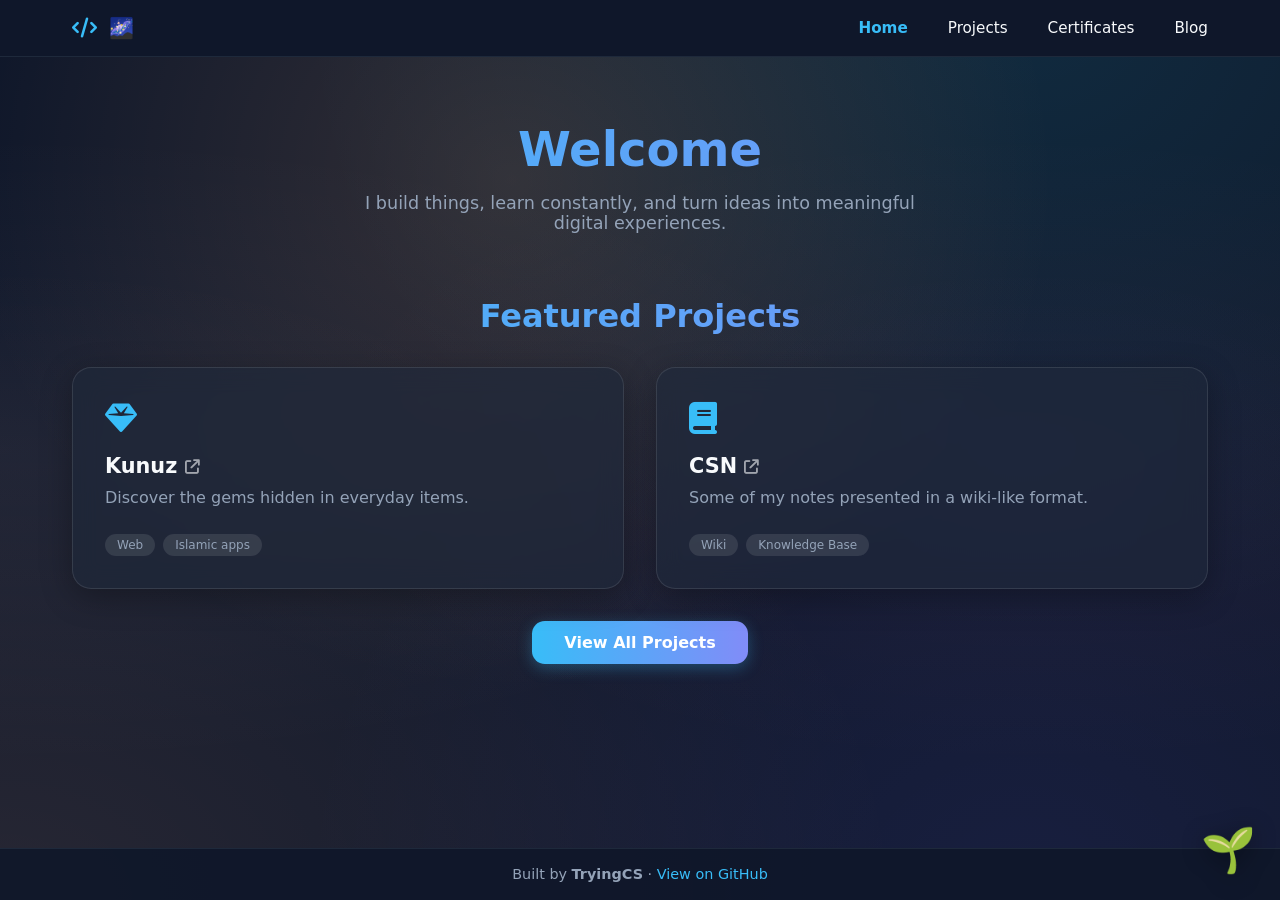
==== index.html @ 49ac0bf8 "Update GitHub link text in footer" ====
<!DOCTYPE html>
<html lang="en">
<head>
    <meta charset="UTF-8">
    <meta name="viewport" content="width=device-width, initial-scale=1.0">
    <title>Kissou's space</title>
    <link rel="stylesheet" href="https://cdnjs.cloudflare.com/ajax/libs/font-awesome/6.5.1/css/all.min.css">
    <link rel="stylesheet" href="css/style.css">
</head>
<body>
    <nav class="navbar">
        <div class="nav-container">
            <div class="nav-logo">
                <i class="fa-solid fa-code"></i>
                <span>🌌</span>
            </div>
            <ul class="nav-menu">
                <li class="nav-item"><a href="index.html" class="nav-link active">Home</a></li>
                <li class="nav-item"><a href="pages/projects.html" class="nav-link">Projects</a></li>
                <li class="nav-item"><a href="pages/certificates.html" class="nav-link">Certificates</a></li>
                <li class="nav-item"><a href="pages/blog.html" class="nav-link">Blog</a></li>
            </ul>
            <div class="hamburger" aria-label="Toggle menu">
                <span></span>
                <span></span>
                <span></span>
            </div>
        </div>
    </nav>

    <main class="container">
        <section class="hero">
            <h1>Welcome</h1>
            <p class="subtitle">I build things, learn constantly, and turn ideas into meaningful digital experiences.</p>
        </section>

        <section class="featured-section">
            <h2>Featured Projects</h2>
            <div class="grid">
                <div class="card">
                    <div class="card-icon"><i class="fa-solid fa-gem"></i></div>
                    <a href="https://tryingcs.github.io/kunuz/">
                        Kunuz <i class="fa-solid fa-arrow-up-right-from-square" style="font-size: 0.9rem; vertical-align: middle; opacity: 0.6;"></i>
                    </a>
                    <p>Discover the gems hidden in everyday items.</p>
                    <div class="tags">
                        <span class="tag">Web</span>
                        <span class="tag">Islamic apps</span>
                    </div>
                </div>

                <div class="card">
                    <div class="card-icon"><i class="fa-solid fa-book"></i></div>
                    <a href="https://computer-science-notes.vercel.app/">
                        CSN <i class="fa-solid fa-arrow-up-right-from-square" style="font-size: 0.9rem; vertical-align: middle; opacity: 0.6;"></i>
                    </a>
                    <p>Some of my notes presented in a wiki-like format.</p>
                    <div class="tags">
                        <span class="tag">Wiki</span>
                        <span class="tag">Knowledge Base</span>
                    </div>
                </div>
            </div>

            <div style="text-align: center; margin-top: 2rem;">
                <a href="pages/projects.html" class="cta-button">View All Projects</a>
            </div>
        </section>
    </main>

    <footer class="site-footer">
        <p>
            Built by <strong>TryingCS</strong> ·
            <a href="https://github.com/TryingCS/TryingCS.github.io" target="_blank" rel="noreferrer">View on GitHub</a>
        </p>
    </footer>

    <img id="watering-can" src="assets/watering-can.png" alt="">
    <div id="plant-wrap" title="Water the plant"><span id="plant">🌱</span></div>
    <div id="water-popup"></div>

    <script src="js/plant.js"></script>
    <script src="js/navbar.js"></script>
</body>
</html>
---- css/style.css ----
:root {
    --bg: #0f172a;
    --card-bg: rgba(30, 41, 59, 0.6);
    --text-main: #f8fafc;
    --text-sub: #94a3b8;
    --accent: #38bdf8;
    --navbar-bg: #0f172a;
    --navbar-border: #1e293b;
}

* {
    margin: 0;
    padding: 0;
    box-sizing: border-box;
}

body {
    font-family: system-ui, -apple-system, sans-serif;
    background: var(--bg);
    background-image: radial-gradient(at 40% 20%, hsla(28,100%,74%,0.15) 0px, transparent 50%),
                      radial-gradient(at 80% 0%, hsla(189,100%,56%,0.1) 0px, transparent 50%),
                      radial-gradient(at 0% 50%, hsla(355,100%,93%,0.05) 0px, transparent 50%),
                      radial-gradient(at 80% 50%, hsla(340,100%,76%,0.05) 0px, transparent 50%),
                      radial-gradient(at 0% 100%, hsla(22,100%,77%,0.1) 0px, transparent 50%),
                      radial-gradient(at 80% 100%, hsla(242,100%,70%,0.1) 0px, transparent 50%);
    color: var(--text-main);
    min-height: 100vh;
    display: flex;
    flex-direction: column;
}

.navbar {
    background: var(--navbar-bg);
    border-bottom: 1px solid var(--navbar-border);
    position: sticky;
    top: 0;
    z-index: 1000;
}

.nav-container {
    max-width: 1200px;
    margin: 0 auto;
    padding: 1rem 2rem;
    display: flex;
    justify-content: space-between;
    align-items: center;
    width: 100%;
}

.nav-logo {
    display: flex;
    align-items: center;
    gap: 0.75rem;
    font-size: 1.25rem;
    font-weight: 700;
    color: var(--accent);
    cursor: pointer;
    text-decoration: none;
}

.nav-menu {
    display: flex;
    flex-direction: row;
    list-style: none;
    gap: 2.5rem;
    align-items: center;
    justify-content: flex-end;
    margin-left: auto;
}

.nav-item {
    display: inline-flex;
    align-items: center;
}

.nav-item a {
    color: var(--text-main);
    text-decoration: none;
    font-weight: 500;
    font-size: 0.95rem;
    transition: color 0.25s ease;
    white-space: nowrap;
}

.nav-item a:hover {
    color: var(--accent);
}

.nav-item a.active {
    color: var(--accent);
    font-weight: 600;
}

.hamburger {
    display: none;
    flex-direction: column;
    cursor: pointer;
    gap: 0.35rem;
    margin-left: 1rem;
}

.hamburger span {
    width: 25px;
    height: 2px;
    background: var(--text-main);
    border-radius: 2px;
    transition: all 0.3s ease;
}

.hamburger.active span:nth-child(1) {
    transform: rotate(45deg) translate(8px, 8px);
}

.hamburger.active span:nth-child(2) {
    opacity: 0;
}

.hamburger.active span:nth-child(3) {
    transform: rotate(-45deg) translate(7px, -7px);
}

.container {
    flex: 1;
    max-width: 1200px;
    width: 100%;
    margin: 0 auto;
    padding: 4rem 2rem;
}

.hero {
    text-align: center;
    margin-bottom: 4rem;
}

.hero h1 {
    font-size: 3rem;
    font-weight: 800;
    margin-bottom: 1rem;
    background: linear-gradient(to right, var(--accent), #818cf8);
    -webkit-background-clip: text;
    -webkit-text-fill-color: transparent;
    background-clip: text;
}

.subtitle {
    font-size: 1.1rem;
    color: var(--text-sub);
    max-width: 600px;
    margin: 0 auto;
}

.featured-section {
    margin-bottom: 4rem;
}

.featured-section h2 {
    font-size: 2rem;
    font-weight: 700;
    margin-bottom: 2rem;
    text-align: center;
    background: linear-gradient(to right, var(--accent), #818cf8);
    -webkit-background-clip: text;
    -webkit-text-fill-color: transparent;
    background-clip: text;
}

.grid {
    display: grid;
    grid-template-columns: repeat(auto-fit, minmax(280px, 1fr));
    gap: 2rem;
    width: 100%;
    margin-bottom: 2rem;
}

.card {
    background: var(--card-bg);
    backdrop-filter: blur(12px);
    -webkit-backdrop-filter: blur(12px);
    padding: 2rem;
    border-radius: 1.2rem;
    border: 1px solid rgba(255, 255, 255, 0.1);
    box-shadow: 0 8px 32px 0 rgba(0, 0, 0, 0.3);
    transition: transform 0.3s ease, box-shadow 0.3s ease, border-color 0.3s ease;
    text-align: left;
    position: relative;
}

.card:hover {
    transform: translateY(-8px);
    box-shadow: 0 12px 40px 0 rgba(56, 189, 248, 0.15);
    border-color: rgba(56, 189, 248, 0.3);
}

.card-icon {
    font-size: 2rem;
    color: var(--accent);
    margin-bottom: 1rem;
}

.card a {
    text-decoration: none;
    color: var(--text-main);
    font-weight: 600;
    font-size: 1.3rem;
    display: block;
    margin-bottom: 0.5rem;
    transition: color 0.2s;
}

.card a:hover {
    color: var(--accent);
}

.card p {
    color: var(--text-sub);
    margin: 0.5rem 0;
    line-height: 1.5;
}

.tags {
    margin-top: 1.5rem;
    display: flex;
    gap: 0.5rem;
    flex-wrap: wrap;
}

.tag {
    background: rgba(255, 255, 255, 0.1);
    color: var(--text-sub);
    padding: 0.25rem 0.75rem;
    border-radius: 999px;
    font-size: 0.75rem;
    font-weight: 500;
}

.cta-button {
    display: inline-block;
    padding: 0.75rem 2rem;
    background: linear-gradient(to right, var(--accent), #818cf8);
    color: white;
    text-decoration: none;
    border-radius: 0.8rem;
    font-weight: 600;
    transition: transform 0.2s ease, box-shadow 0.2s ease;
    box-shadow: 0 4px 15px rgba(56, 189, 248, 0.3);
}

.cta-button:hover {
    transform: translateY(-2px);
    box-shadow: 0 6px 20px rgba(56, 189, 248, 0.4);
}

.site-footer {
    border-top: 1px solid var(--navbar-border);
    background: rgba(15, 23, 42, 0.9);
    padding: 1.1rem 1rem;
    text-align: center;
}

.site-footer p {
    color: var(--text-sub);
    font-size: 0.9rem;
}

.site-footer a {
    color: var(--accent);
    text-decoration: none;
}

.site-footer a:hover {
    text-decoration: underline;
}

#plant-wrap {
    position: fixed;
    bottom: 1.5rem;
    right: 1.5rem;
    z-index: 10;
    font-size: 2.75rem;
    cursor: pointer;
    user-select: none;
    transition: transform 0.2s;
    filter: drop-shadow(0 4px 12px rgba(0, 0, 0, 0.4));
}

#plant-wrap:hover {
    transform: scale(1.1);
}

#plant-wrap:active {
    transform: scale(0.92);
}

#water-popup {
    position: fixed;
    bottom: 6rem;
    right: 1.5rem;
    z-index: 10;
    background: var(--card-bg);
    backdrop-filter: blur(12px);
    border: 1px solid rgba(56, 189, 248, 0.3);
    border-radius: 0.8rem;
    padding: 0.6rem 1rem;
    font-size: 0.85rem;
    opacity: 0;
    pointer-events: none;
    transform: translateY(6px);
    transition: opacity 0.25s, transform 0.25s;
}

#water-popup.show {
    opacity: 1;
    transform: translateY(0);
}

#watering-can {
    position: fixed;
    right: 5.5rem;
    bottom: 5rem;
    width: 110px;
    z-index: 11;
    pointer-events: none;
    opacity: 0;
    transform: rotate(-10deg) translateY(14px);
    transform-origin: 50% 85%;
    transition: opacity 0.3s ease, transform 0.35s ease;
}

body.watering #watering-can {
    opacity: 1;
    transform: rotate(45deg) translateY(0);
}

.drop {
    position: fixed;
    z-index: 9;
    color: var(--accent);
    pointer-events: none;
    animation: fall 0.65s ease-in forwards;
}

@keyframes fall {
    to {
        transform: translate(12px, 60px);
        opacity: 0;
    }
}

.page-section {
    padding: 2rem;
    border-radius: 1.2rem;
    background: var(--card-bg);
    backdrop-filter: blur(12px);
    border: 1px solid rgba(255, 255, 255, 0.1);
    margin-bottom: 2rem;
}

.page-section h3 {
    color: var(--accent);
    font-size: 1.5rem;
    margin-bottom: 1rem;
}

.page-section p {
    color: var(--text-sub);
    line-height: 1.6;
    margin-bottom: 1rem;
}

@media (max-width: 768px) {
    .nav-menu {
        position: absolute;
        top: 70px;
        left: -100%;
        flex-direction: column;
        background: var(--navbar-bg);
        width: 100%;
        text-align: center;
        transition: 0.3s;
        padding: 2rem 0;
        gap: 0;
        border-bottom: 1px solid var(--navbar-border);
    }

    .nav-menu.active {
        left: 0;
    }

    .nav-item {
        display: block;
        width: 100%;
    }

    .nav-item a {
        display: block;
        padding: 1rem;
    }

    .hamburger {
        display: flex;
    }

    .hero h1 {
        font-size: 2rem;
    }

    .grid {
        grid-template-columns: 1fr;
    }

    .container {
        padding: 2rem 1rem;
    }

    #plant-wrap {
        bottom: 1rem;
        right: 1rem;
        font-size: 2rem;
    }

    #watering-can {
        right: 4.5rem;
        width: 80px;
    }

    #water-popup {
        bottom: 5rem;
        right: 1rem;
        font-size: 0.75rem;
    }
}
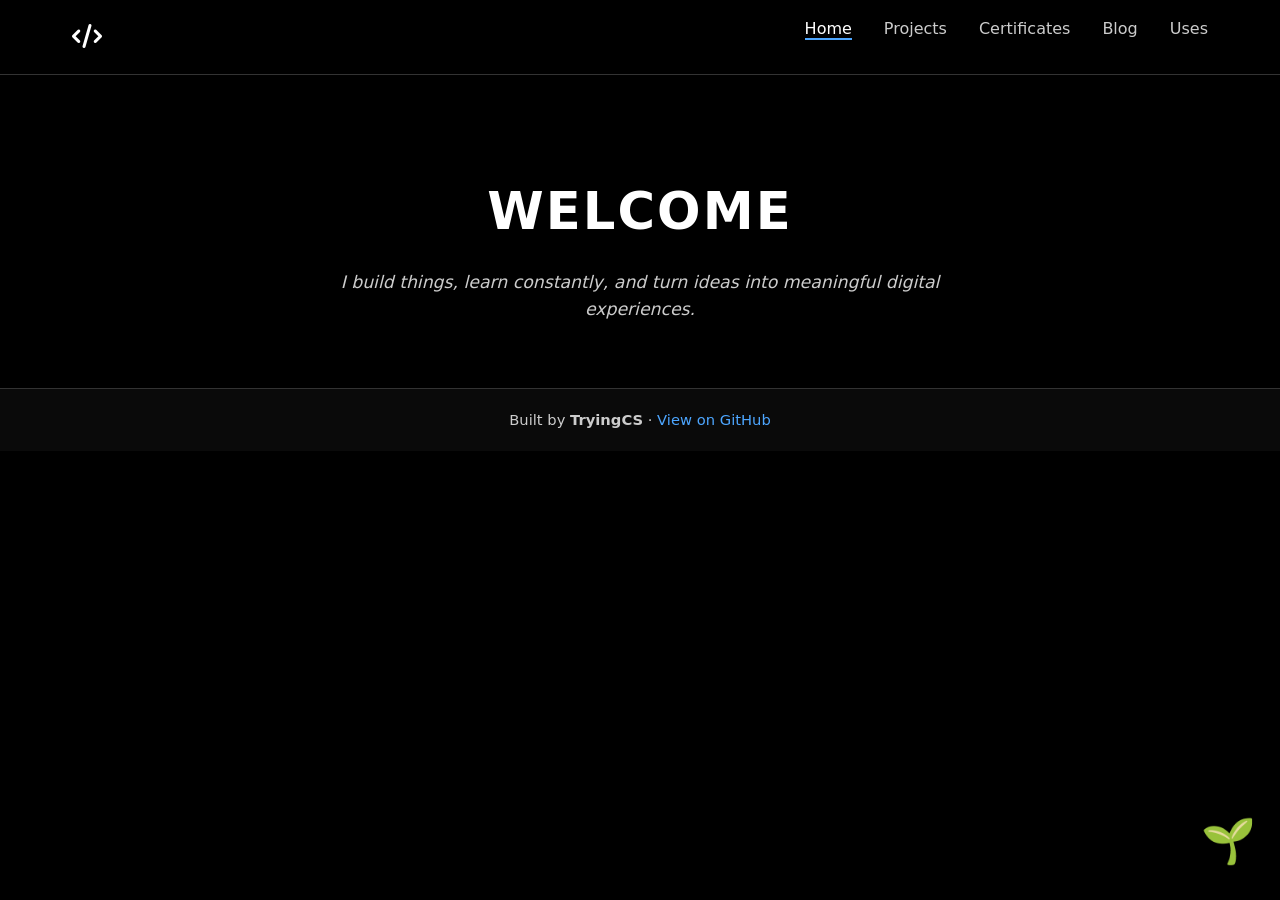
==== commit 132073fd: "stuff" ====
--- a/index.html
+++ b/index.html
@@ -12,13 +12,15 @@
         <div class="nav-container">
             <div class="nav-logo">
                 <i class="fa-solid fa-code"></i>
-                <span>🌌</span>
+                <span></span>
             </div>
             <ul class="nav-menu">
                 <li class="nav-item"><a href="index.html" class="nav-link active">Home</a></li>
                 <li class="nav-item"><a href="pages/projects.html" class="nav-link">Projects</a></li>
                 <li class="nav-item"><a href="pages/certificates.html" class="nav-link">Certificates</a></li>
                 <li class="nav-item"><a href="pages/blog.html" class="nav-link">Blog</a></li>
+                <li class="nav-item"><a href="uses.html" class="nav-link">Uses</a></li>
+
             </ul>
             <div class="hamburger" aria-label="Toggle menu">
                 <span></span>
@@ -32,40 +34,7 @@
         <section class="hero">
             <h1>Welcome</h1>
             <p class="subtitle">I build things, learn constantly, and turn ideas into meaningful digital experiences.</p>
-        </section>
-
-        <section class="featured-section">
-            <h2>Featured Projects</h2>
-            <div class="grid">
-                <div class="card">
-                    <div class="card-icon"><i class="fa-solid fa-gem"></i></div>
-                    <a href="https://tryingcs.github.io/kunuz/">
-                        Kunuz <i class="fa-solid fa-arrow-up-right-from-square" style="font-size: 0.9rem; vertical-align: middle; opacity: 0.6;"></i>
-                    </a>
-                    <p>Discover the gems hidden in everyday items.</p>
-                    <div class="tags">
-                        <span class="tag">Web</span>
-                        <span class="tag">Islamic apps</span>
-                    </div>
-                </div>
-
-                <div class="card">
-                    <div class="card-icon"><i class="fa-solid fa-book"></i></div>
-                    <a href="https://computer-science-notes.vercel.app/">
-                        CSN <i class="fa-solid fa-arrow-up-right-from-square" style="font-size: 0.9rem; vertical-align: middle; opacity: 0.6;"></i>
-                    </a>
-                    <p>Some of my notes presented in a wiki-like format.</p>
-                    <div class="tags">
-                        <span class="tag">Wiki</span>
-                        <span class="tag">Knowledge Base</span>
-                    </div>
-                </div>
-            </div>
-
-            <div style="text-align: center; margin-top: 2rem;">
-                <a href="pages/projects.html" class="cta-button">View All Projects</a>
-            </div>
-        </section>
+    
     </main>
 
     <footer class="site-footer">
--- a/css/style.css
+++ b/css/style.css
@@ -1,167 +1,90 @@
 :root {
-    --bg: #0f172a;
-    --card-bg: rgba(30, 41, 59, 0.6);
-    --text-main: #f8fafc;
-    --text-sub: #94a3b8;
-    --accent: #38bdf8;
-    --navbar-bg: #0f172a;
-    --navbar-border: #1e293b;
-}
-
-* {
-    margin: 0;
-    padding: 0;
-    box-sizing: border-box;
-}
+    --bg-main: #000000;
+    --text-main: #ffffff;
+    --text-sub: #cccccc;
+    --card-bg: #111111;
+    --navbar-border: #333333;
+    --accent: #4da6ff; /* Blue for links/accents */
+    --shadow: rgba(255, 255, 255, 0.05);
+}
+
+/* Base Reset */
+* { margin: 0; padding: 0; box-sizing: border-box; }
 
 body {
-    font-family: system-ui, -apple-system, sans-serif;
-    background: var(--bg);
-    background-image: radial-gradient(at 40% 20%, hsla(28,100%,74%,0.15) 0px, transparent 50%),
-                      radial-gradient(at 80% 0%, hsla(189,100%,56%,0.1) 0px, transparent 50%),
-                      radial-gradient(at 0% 50%, hsla(355,100%,93%,0.05) 0px, transparent 50%),
-                      radial-gradient(at 80% 50%, hsla(340,100%,76%,0.05) 0px, transparent 50%),
-                      radial-gradient(at 0% 100%, hsla(22,100%,77%,0.1) 0px, transparent 50%),
-                      radial-gradient(at 80% 100%, hsla(242,100%,70%,0.1) 0px, transparent 50%);
-    color: var(--text-main);
-    min-height: 100vh;
-    display: flex;
-    flex-direction: column;
-}
-
+    background-color: var(--bg-main);
+    color: var(--text-main);
+    font-family: system-ui, -apple-system, "Segoe UI", Roboto, sans-serif;
+    line-height: 1.6;
+}
+
+/* Typography & Links */
+h1, h2, h3, h4 { color: var(--text-main); margin: 2rem 0 1rem; }
+p, ul, ol { margin-bottom: 1rem; }
+ul { padding-left: 2rem; }
+
+a { color: var(--accent); text-decoration: none; transition: color 0.2s ease; }
+a:hover { color: #80c1ff; text-decoration: underline; }
+
+/* Navbar */
 .navbar {
-    background: var(--navbar-bg);
+    background-color: var(--bg-main);
     border-bottom: 1px solid var(--navbar-border);
+    padding: 1rem 0;
     position: sticky;
     top: 0;
-    z-index: 1000;
+    z-index: 100;
 }
 
 .nav-container {
     max-width: 1200px;
     margin: 0 auto;
-    padding: 1rem 2rem;
+    padding: 0 2rem;
     display: flex;
     justify-content: space-between;
     align-items: center;
-    width: 100%;
-}
-
-.nav-logo {
-    display: flex;
-    align-items: center;
-    gap: 0.75rem;
-    font-size: 1.25rem;
-    font-weight: 700;
-    color: var(--accent);
-    cursor: pointer;
-    text-decoration: none;
-}
-
-.nav-menu {
-    display: flex;
-    flex-direction: row;
-    list-style: none;
-    gap: 2.5rem;
-    align-items: center;
-    justify-content: flex-end;
-    margin-left: auto;
-}
-
-.nav-item {
-    display: inline-flex;
-    align-items: center;
-}
-
-.nav-item a {
-    color: var(--text-main);
-    text-decoration: none;
-    font-weight: 500;
-    font-size: 0.95rem;
-    transition: color 0.25s ease;
-    white-space: nowrap;
-}
-
-.nav-item a:hover {
-    color: var(--accent);
-}
-
-.nav-item a.active {
-    color: var(--accent);
-    font-weight: 600;
-}
-
-.hamburger {
-    display: none;
-    flex-direction: column;
-    cursor: pointer;
-    gap: 0.35rem;
-    margin-left: 1rem;
-}
-
-.hamburger span {
-    width: 25px;
-    height: 2px;
-    background: var(--text-main);
-    border-radius: 2px;
-    transition: all 0.3s ease;
-}
-
-.hamburger.active span:nth-child(1) {
-    transform: rotate(45deg) translate(8px, 8px);
-}
-
-.hamburger.active span:nth-child(2) {
-    opacity: 0;
-}
-
-.hamburger.active span:nth-child(3) {
-    transform: rotate(-45deg) translate(7px, -7px);
-}
-
-.container {
-    flex: 1;
-    max-width: 1200px;
-    width: 100%;
+}
+
+.nav-logo { font-size: 1.5rem; color: var(--text-main); }
+.nav-menu { display: flex; list-style: none; gap: 2rem; }
+.nav-link { color: var(--text-sub); font-weight: 500; }
+.nav-link:hover { color: var(--text-main); text-decoration: none; }
+.nav-link.active { color: var(--text-main); border-bottom: 2px solid var(--accent); }
+
+/* Hamburger */
+.hamburger { display: none; cursor: pointer; }
+.hamburger span { display: block; width: 25px; height: 3px; margin: 5px 0; background-color: var(--text-main); }
+
+/* Main Content */
+.container { max-width: 1000px; margin: 3rem auto; padding: 0 2rem; }
+
+/* --- PROJECTS & CARDS --- */
+.hero { text-align: center; margin-bottom: 4rem; padding-top: 1rem; }
+.hero h1 {
+    font-size: clamp(2.3rem, 4vw, 4rem);
+    font-weight: 700;
+    margin-bottom: 1rem;
+    color: var(--text-main);
+    letter-spacing: 0.04em;
+    text-transform: uppercase;
+}
+.subtitle {
+    font-size: 1.08rem;
+    color: var(--text-sub);
+    max-width: 700px;
     margin: 0 auto;
-    padding: 4rem 2rem;
-}
-
-.hero {
-    text-align: center;
-    margin-bottom: 4rem;
-}
-
-.hero h1 {
-    font-size: 3rem;
-    font-weight: 800;
-    margin-bottom: 1rem;
-    background: linear-gradient(to right, var(--accent), #818cf8);
-    -webkit-background-clip: text;
-    -webkit-text-fill-color: transparent;
-    background-clip: text;
-}
-
-.subtitle {
-    font-size: 1.1rem;
-    color: var(--text-sub);
-    max-width: 600px;
-    margin: 0 auto;
-}
-
-.featured-section {
-    margin-bottom: 4rem;
-}
-
+    font-style: italic;
+}
+
+.featured-section { margin-bottom: 4rem; }
 .featured-section h2 {
-    font-size: 2rem;
+    font-size: clamp(1.8rem, 3vw, 2.4rem);
     font-weight: 700;
     margin-bottom: 2rem;
     text-align: center;
-    background: linear-gradient(to right, var(--accent), #818cf8);
-    -webkit-background-clip: text;
-    -webkit-text-fill-color: transparent;
-    background-clip: text;
+    color: var(--text-main);
+    letter-spacing: 0.08em;
+    text-transform: uppercase;
 }
 
 .grid {
@@ -174,103 +97,74 @@
 
 .card {
     background: var(--card-bg);
-    backdrop-filter: blur(12px);
-    -webkit-backdrop-filter: blur(12px);
-    padding: 2rem;
-    border-radius: 1.2rem;
-    border: 1px solid rgba(255, 255, 255, 0.1);
-    box-shadow: 0 8px 32px 0 rgba(0, 0, 0, 0.3);
-    transition: transform 0.3s ease, box-shadow 0.3s ease, border-color 0.3s ease;
+    padding: 2rem 1.75rem;
+    border-radius: 0.9rem;
+    border: 1px solid var(--navbar-border);
+    box-shadow: 0 6px 18px var(--shadow);
+    transition: transform 0.2s ease, box-shadow 0.2s ease, border-color 0.2s ease;
     text-align: left;
     position: relative;
 }
 
 .card:hover {
-    transform: translateY(-8px);
-    box-shadow: 0 12px 40px 0 rgba(56, 189, 248, 0.15);
-    border-color: rgba(56, 189, 248, 0.3);
-}
-
-.card-icon {
-    font-size: 2rem;
-    color: var(--accent);
-    margin-bottom: 1rem;
-}
+    transform: translateY(-4px);
+    box-shadow: 0 10px 24px rgba(255, 255, 255, 0.08);
+    border-color: var(--accent);
+}
+
+.card-icon { font-size: 1.8rem; color: var(--accent); margin-bottom: 0.9rem; }
 
 .card a {
     text-decoration: none;
     color: var(--text-main);
-    font-weight: 600;
-    font-size: 1.3rem;
+    font-weight: 700;
+    font-size: 1.2rem;
     display: block;
     margin-bottom: 0.5rem;
     transition: color 0.2s;
 }
 
-.card a:hover {
-    color: var(--accent);
-}
-
-.card p {
+.card a:hover { color: var(--accent); }
+.card p { color: var(--text-sub); margin: 0.5rem 0 0; line-height: 1.55; }
+
+.tags { margin-top: 1.25rem; display: flex; gap: 0.5rem; flex-wrap: wrap; }
+.tag {
+    background: #222222;
     color: var(--text-sub);
-    margin: 0.5rem 0;
-    line-height: 1.5;
-}
-
-.tags {
-    margin-top: 1.5rem;
-    display: flex;
-    gap: 0.5rem;
-    flex-wrap: wrap;
-}
-
-.tag {
-    background: rgba(255, 255, 255, 0.1);
-    color: var(--text-sub);
-    padding: 0.25rem 0.75rem;
+    padding: 0.35rem 0.7rem;
     border-radius: 999px;
-    font-size: 0.75rem;
-    font-weight: 500;
+    font-size: 0.72rem;
+    font-weight: 600;
+    letter-spacing: 0.04em;
+    text-transform: uppercase;
+    border: 1px solid #444444;
+}
+
+.page-section {
+    background: var(--card-bg);
+    border: 1px solid var(--navbar-border);
+    border-radius: 0.9rem;
+    padding: 2rem;
+    text-align: center;
 }
 
 .cta-button {
     display: inline-block;
-    padding: 0.75rem 2rem;
-    background: linear-gradient(to right, var(--accent), #818cf8);
-    color: white;
+    padding: 0.8rem 1.8rem;
+    background: var(--accent);
+    color: #000000;
     text-decoration: none;
-    border-radius: 0.8rem;
-    font-weight: 600;
-    transition: transform 0.2s ease, box-shadow 0.2s ease;
-    box-shadow: 0 4px 15px rgba(56, 189, 248, 0.3);
-}
-
-.cta-button:hover {
-    transform: translateY(-2px);
-    box-shadow: 0 6px 20px rgba(56, 189, 248, 0.4);
-}
-
-.site-footer {
-    border-top: 1px solid var(--navbar-border);
-    background: rgba(15, 23, 42, 0.9);
-    padding: 1.1rem 1rem;
-    text-align: center;
-}
-
-.site-footer p {
-    color: var(--text-sub);
-    font-size: 0.9rem;
-}
-
-.site-footer a {
-    color: var(--accent);
-    text-decoration: none;
-}
-
-.site-footer a:hover {
-    text-decoration: underline;
-}
-
+    border-radius: 0.5rem;
+    font-weight: 700;
+    letter-spacing: 0.04em;
+    text-transform: uppercase;
+    border: 1px solid var(--accent);
+    transition: background-color 0.2s ease, transform 0.2s ease;
+}
+
+.cta-button:hover { background: #80c1ff; transform: translateY(-1px); }
+
+/* --- PLANT EASTER EGG --- */
 #plant-wrap {
     position: fixed;
     bottom: 1.5rem;
@@ -280,16 +174,9 @@
     cursor: pointer;
     user-select: none;
     transition: transform 0.2s;
-    filter: drop-shadow(0 4px 12px rgba(0, 0, 0, 0.4));
-}
-
-#plant-wrap:hover {
-    transform: scale(1.1);
-}
-
-#plant-wrap:active {
-    transform: scale(0.92);
-}
+}
+#plant-wrap:hover { transform: scale(1.05); }
+#plant-wrap:active { transform: scale(0.97); }
 
 #water-popup {
     position: fixed;
@@ -297,21 +184,19 @@
     right: 1.5rem;
     z-index: 10;
     background: var(--card-bg);
-    backdrop-filter: blur(12px);
-    border: 1px solid rgba(56, 189, 248, 0.3);
-    border-radius: 0.8rem;
-    padding: 0.6rem 1rem;
-    font-size: 0.85rem;
+    border: 1px solid var(--navbar-border);
+    border-radius: 0.6rem;
+    padding: 0.65rem 0.9rem;
+    font-size: 0.82rem;
     opacity: 0;
     pointer-events: none;
     transform: translateY(6px);
     transition: opacity 0.25s, transform 0.25s;
-}
-
-#water-popup.show {
-    opacity: 1;
-    transform: translateY(0);
-}
+    color: var(--text-main);
+    box-shadow: 0 8px 20px rgba(255,255,255,0.06);
+}
+
+#water-popup.show { opacity: 1; transform: translateY(0); }
 
 #watering-can {
     position: fixed;
@@ -324,6 +209,8 @@
     transform: rotate(-10deg) translateY(14px);
     transform-origin: 50% 85%;
     transition: opacity 0.3s ease, transform 0.35s ease;
+    /* Add a subtle white glow so the watering can doesn't disappear into the black background */
+    filter: drop-shadow(0 0 3px rgba(255, 255, 255, 0.8)); 
 }
 
 body.watering #watering-can {
@@ -340,92 +227,39 @@
 }
 
 @keyframes fall {
-    to {
-        transform: translate(12px, 60px);
-        opacity: 0;
-    }
-}
-
-.page-section {
-    padding: 2rem;
-    border-radius: 1.2rem;
-    background: var(--card-bg);
-    backdrop-filter: blur(12px);
-    border: 1px solid rgba(255, 255, 255, 0.1);
-    margin-bottom: 2rem;
-}
-
-.page-section h3 {
-    color: var(--accent);
-    font-size: 1.5rem;
-    margin-bottom: 1rem;
-}
-
-.page-section p {
-    color: var(--text-sub);
-    line-height: 1.6;
-    margin-bottom: 1rem;
-}
-
+    to { transform: translate(12px, 60px); opacity: 0; }
+}
+
+/* --- FOOTER --- */
+.site-footer {
+    border-top: 1px solid var(--navbar-border);
+    background: #0a0a0a;
+    padding: 1.2rem 1rem;
+    text-align: center;
+    margin-top: 4rem;
+}
+.site-footer p { color: var(--text-sub); font-size: 0.92rem; margin: 0; }
+.site-footer a { color: var(--accent); text-decoration: none; }
+.site-footer a:hover { text-decoration: underline; }
+
+/* --- MOBILE RESPONSIVENESS --- */
 @media (max-width: 768px) {
     .nav-menu {
-        position: absolute;
+        position: fixed;
+        left: -100%;
         top: 70px;
-        left: -100%;
         flex-direction: column;
-        background: var(--navbar-bg);
+        background-color: var(--bg-main);
         width: 100%;
         text-align: center;
         transition: 0.3s;
         padding: 2rem 0;
-        gap: 0;
         border-bottom: 1px solid var(--navbar-border);
     }
-
-    .nav-menu.active {
-        left: 0;
-    }
-
-    .nav-item {
-        display: block;
-        width: 100%;
-    }
-
-    .nav-item a {
-        display: block;
-        padding: 1rem;
-    }
-
-    .hamburger {
-        display: flex;
-    }
-
-    .hero h1 {
-        font-size: 2rem;
-    }
-
-    .grid {
-        grid-template-columns: 1fr;
-    }
-
-    .container {
-        padding: 2rem 1rem;
-    }
-
-    #plant-wrap {
-        bottom: 1rem;
-        right: 1rem;
-        font-size: 2rem;
-    }
-
-    #watering-can {
-        right: 4.5rem;
-        width: 80px;
-    }
-
-    #water-popup {
-        bottom: 5rem;
-        right: 1rem;
-        font-size: 0.75rem;
-    }
-}
+    .nav-menu.active { left: 0; }
+    .hamburger { display: block; }
+    
+    #watering-can { width: 80px; right: 4rem; bottom: 4rem; }
+    #plant-wrap { font-size: 2rem; right: 1rem; bottom: 1rem; }
+    #water-popup { bottom: 4.5rem; right: 1rem; }
+}
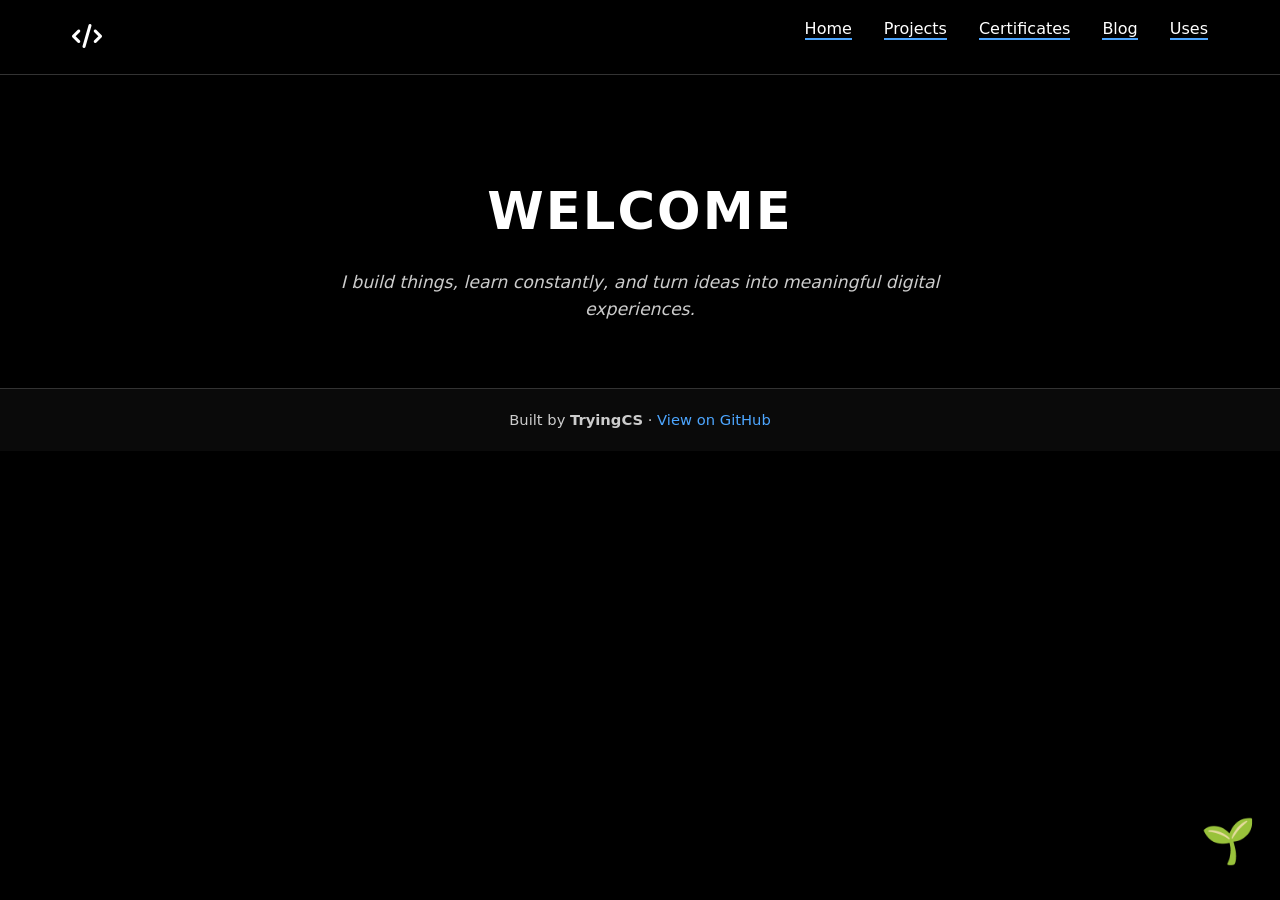
==== commit 470bd224: "cleaner urls" ====
--- a/index.html
+++ b/index.html
@@ -5,7 +5,7 @@
     <meta name="viewport" content="width=device-width, initial-scale=1.0">
     <title>Kissou's space</title>
     <link rel="stylesheet" href="https://cdnjs.cloudflare.com/ajax/libs/font-awesome/6.5.1/css/all.min.css">
-    <link rel="stylesheet" href="css/style.css">
+    <link rel="stylesheet" href="assets/css/style.css">
 </head>
 <body>
     <nav class="navbar">
@@ -16,10 +16,10 @@
             </div>
             <ul class="nav-menu">
                 <li class="nav-item"><a href="index.html" class="nav-link active">Home</a></li>
-                <li class="nav-item"><a href="pages/projects.html" class="nav-link">Projects</a></li>
-                <li class="nav-item"><a href="pages/certificates.html" class="nav-link">Certificates</a></li>
-                <li class="nav-item"><a href="pages/blog.html" class="nav-link">Blog</a></li>
-                <li class="nav-item"><a href="uses.html" class="nav-link">Uses</a></li>
+                <li class="nav-item"><a href="projects/index.html" class="nav-link">Projects</a></li>
+                <li class="nav-item"><a href="certificates/index.html" class="nav-link">Certificates</a></li>
+                <li class="nav-item"><a href="blog/index.html" class="nav-link">Blog</a></li>
+                <li class="nav-item"><a href="uses/index.html" class="nav-link">Uses</a></li>
 
             </ul>
             <div class="hamburger" aria-label="Toggle menu">
@@ -48,7 +48,7 @@
     <div id="plant-wrap" title="Water the plant"><span id="plant">🌱</span></div>
     <div id="water-popup"></div>
 
-    <script src="js/plant.js"></script>
-    <script src="js/navbar.js"></script>
+    <script src="assets/js/plant.js"></script>
+    <script src="assets/js/navbar.js"></script>
 </body>
 </html>
--- a/assets/css/style.css
+++ b/assets/css/style.css
@@ -0,0 +1,265 @@
+:root {
+    --bg-main: #000000;
+    --text-main: #ffffff;
+    --text-sub: #cccccc;
+    --card-bg: #111111;
+    --navbar-border: #333333;
+    --accent: #4da6ff; /* Blue for links/accents */
+    --shadow: rgba(255, 255, 255, 0.05);
+}
+
+/* Base Reset */
+* { margin: 0; padding: 0; box-sizing: border-box; }
+
+body {
+    background-color: var(--bg-main);
+    color: var(--text-main);
+    font-family: system-ui, -apple-system, "Segoe UI", Roboto, sans-serif;
+    line-height: 1.6;
+}
+
+/* Typography & Links */
+h1, h2, h3, h4 { color: var(--text-main); margin: 2rem 0 1rem; }
+p, ul, ol { margin-bottom: 1rem; }
+ul { padding-left: 2rem; }
+
+a { color: var(--accent); text-decoration: none; transition: color 0.2s ease; }
+a:hover { color: #80c1ff; text-decoration: underline; }
+
+/* Navbar */
+.navbar {
+    background-color: var(--bg-main);
+    border-bottom: 1px solid var(--navbar-border);
+    padding: 1rem 0;
+    position: sticky;
+    top: 0;
+    z-index: 100;
+}
+
+.nav-container {
+    max-width: 1200px;
+    margin: 0 auto;
+    padding: 0 2rem;
+    display: flex;
+    justify-content: space-between;
+    align-items: center;
+}
+
+.nav-logo { font-size: 1.5rem; color: var(--text-main); }
+.nav-menu { display: flex; list-style: none; gap: 2rem; }
+.nav-link { color: var(--text-sub); font-weight: 500; }
+.nav-link:hover { color: var(--text-main); text-decoration: none; }
+.nav-link.active { color: var(--text-main); border-bottom: 2px solid var(--accent); }
+
+/* Hamburger */
+.hamburger { display: none; cursor: pointer; }
+.hamburger span { display: block; width: 25px; height: 3px; margin: 5px 0; background-color: var(--text-main); }
+
+/* Main Content */
+.container { max-width: 1000px; margin: 3rem auto; padding: 0 2rem; }
+
+/* --- PROJECTS & CARDS --- */
+.hero { text-align: center; margin-bottom: 4rem; padding-top: 1rem; }
+.hero h1 {
+    font-size: clamp(2.3rem, 4vw, 4rem);
+    font-weight: 700;
+    margin-bottom: 1rem;
+    color: var(--text-main);
+    letter-spacing: 0.04em;
+    text-transform: uppercase;
+}
+.subtitle {
+    font-size: 1.08rem;
+    color: var(--text-sub);
+    max-width: 700px;
+    margin: 0 auto;
+    font-style: italic;
+}
+
+.featured-section { margin-bottom: 4rem; }
+.featured-section h2 {
+    font-size: clamp(1.8rem, 3vw, 2.4rem);
+    font-weight: 700;
+    margin-bottom: 2rem;
+    text-align: center;
+    color: var(--text-main);
+    letter-spacing: 0.08em;
+    text-transform: uppercase;
+}
+
+.grid {
+    display: grid;
+    grid-template-columns: repeat(auto-fit, minmax(280px, 1fr));
+    gap: 2rem;
+    width: 100%;
+    margin-bottom: 2rem;
+}
+
+.card {
+    background: var(--card-bg);
+    padding: 2rem 1.75rem;
+    border-radius: 0.9rem;
+    border: 1px solid var(--navbar-border);
+    box-shadow: 0 6px 18px var(--shadow);
+    transition: transform 0.2s ease, box-shadow 0.2s ease, border-color 0.2s ease;
+    text-align: left;
+    position: relative;
+}
+
+.card:hover {
+    transform: translateY(-4px);
+    box-shadow: 0 10px 24px rgba(255, 255, 255, 0.08);
+    border-color: var(--accent);
+}
+
+.card-icon { font-size: 1.8rem; color: var(--accent); margin-bottom: 0.9rem; }
+
+.card a {
+    text-decoration: none;
+    color: var(--text-main);
+    font-weight: 700;
+    font-size: 1.2rem;
+    display: block;
+    margin-bottom: 0.5rem;
+    transition: color 0.2s;
+}
+
+.card a:hover { color: var(--accent); }
+.card p { color: var(--text-sub); margin: 0.5rem 0 0; line-height: 1.55; }
+
+.tags { margin-top: 1.25rem; display: flex; gap: 0.5rem; flex-wrap: wrap; }
+.tag {
+    background: #222222;
+    color: var(--text-sub);
+    padding: 0.35rem 0.7rem;
+    border-radius: 999px;
+    font-size: 0.72rem;
+    font-weight: 600;
+    letter-spacing: 0.04em;
+    text-transform: uppercase;
+    border: 1px solid #444444;
+}
+
+.page-section {
+    background: var(--card-bg);
+    border: 1px solid var(--navbar-border);
+    border-radius: 0.9rem;
+    padding: 2rem;
+    text-align: center;
+}
+
+.cta-button {
+    display: inline-block;
+    padding: 0.8rem 1.8rem;
+    background: var(--accent);
+    color: #000000;
+    text-decoration: none;
+    border-radius: 0.5rem;
+    font-weight: 700;
+    letter-spacing: 0.04em;
+    text-transform: uppercase;
+    border: 1px solid var(--accent);
+    transition: background-color 0.2s ease, transform 0.2s ease;
+}
+
+.cta-button:hover { background: #80c1ff; transform: translateY(-1px); }
+
+/* --- PLANT EASTER EGG --- */
+#plant-wrap {
+    position: fixed;
+    bottom: 1.5rem;
+    right: 1.5rem;
+    z-index: 10;
+    font-size: 2.75rem;
+    cursor: pointer;
+    user-select: none;
+    transition: transform 0.2s;
+}
+#plant-wrap:hover { transform: scale(1.05); }
+#plant-wrap:active { transform: scale(0.97); }
+
+#water-popup {
+    position: fixed;
+    bottom: 6rem;
+    right: 1.5rem;
+    z-index: 10;
+    background: var(--card-bg);
+    border: 1px solid var(--navbar-border);
+    border-radius: 0.6rem;
+    padding: 0.65rem 0.9rem;
+    font-size: 0.82rem;
+    opacity: 0;
+    pointer-events: none;
+    transform: translateY(6px);
+    transition: opacity 0.25s, transform 0.25s;
+    color: var(--text-main);
+    box-shadow: 0 8px 20px rgba(255,255,255,0.06);
+}
+
+#water-popup.show { opacity: 1; transform: translateY(0); }
+
+#watering-can {
+    position: fixed;
+    right: 5.5rem;
+    bottom: 5rem;
+    width: 110px;
+    z-index: 11;
+    pointer-events: none;
+    opacity: 0;
+    transform: rotate(-10deg) translateY(14px);
+    transform-origin: 50% 85%;
+    transition: opacity 0.3s ease, transform 0.35s ease;
+    /* Add a subtle white glow so the watering can doesn't disappear into the black background */
+    filter: drop-shadow(0 0 3px rgba(255, 255, 255, 0.8)); 
+}
+
+body.watering #watering-can {
+    opacity: 1;
+    transform: rotate(45deg) translateY(0);
+}
+
+.drop {
+    position: fixed;
+    z-index: 9;
+    color: var(--accent);
+    pointer-events: none;
+    animation: fall 0.65s ease-in forwards;
+}
+
+@keyframes fall {
+    to { transform: translate(12px, 60px); opacity: 0; }
+}
+
+/* --- FOOTER --- */
+.site-footer {
+    border-top: 1px solid var(--navbar-border);
+    background: #0a0a0a;
+    padding: 1.2rem 1rem;
+    text-align: center;
+    margin-top: 4rem;
+}
+.site-footer p { color: var(--text-sub); font-size: 0.92rem; margin: 0; }
+.site-footer a { color: var(--accent); text-decoration: none; }
+.site-footer a:hover { text-decoration: underline; }
+
+/* --- MOBILE RESPONSIVENESS --- */
+@media (max-width: 768px) {
+    .nav-menu {
+        position: fixed;
+        left: -100%;
+        top: 70px;
+        flex-direction: column;
+        background-color: var(--bg-main);
+        width: 100%;
+        text-align: center;
+        transition: 0.3s;
+        padding: 2rem 0;
+        border-bottom: 1px solid var(--navbar-border);
+    }
+    .nav-menu.active { left: 0; }
+    .hamburger { display: block; }
+    
+    #watering-can { width: 80px; right: 4rem; bottom: 4rem; }
+    #plant-wrap { font-size: 2rem; right: 1rem; bottom: 1rem; }
+    #water-popup { bottom: 4.5rem; right: 1rem; }
+}
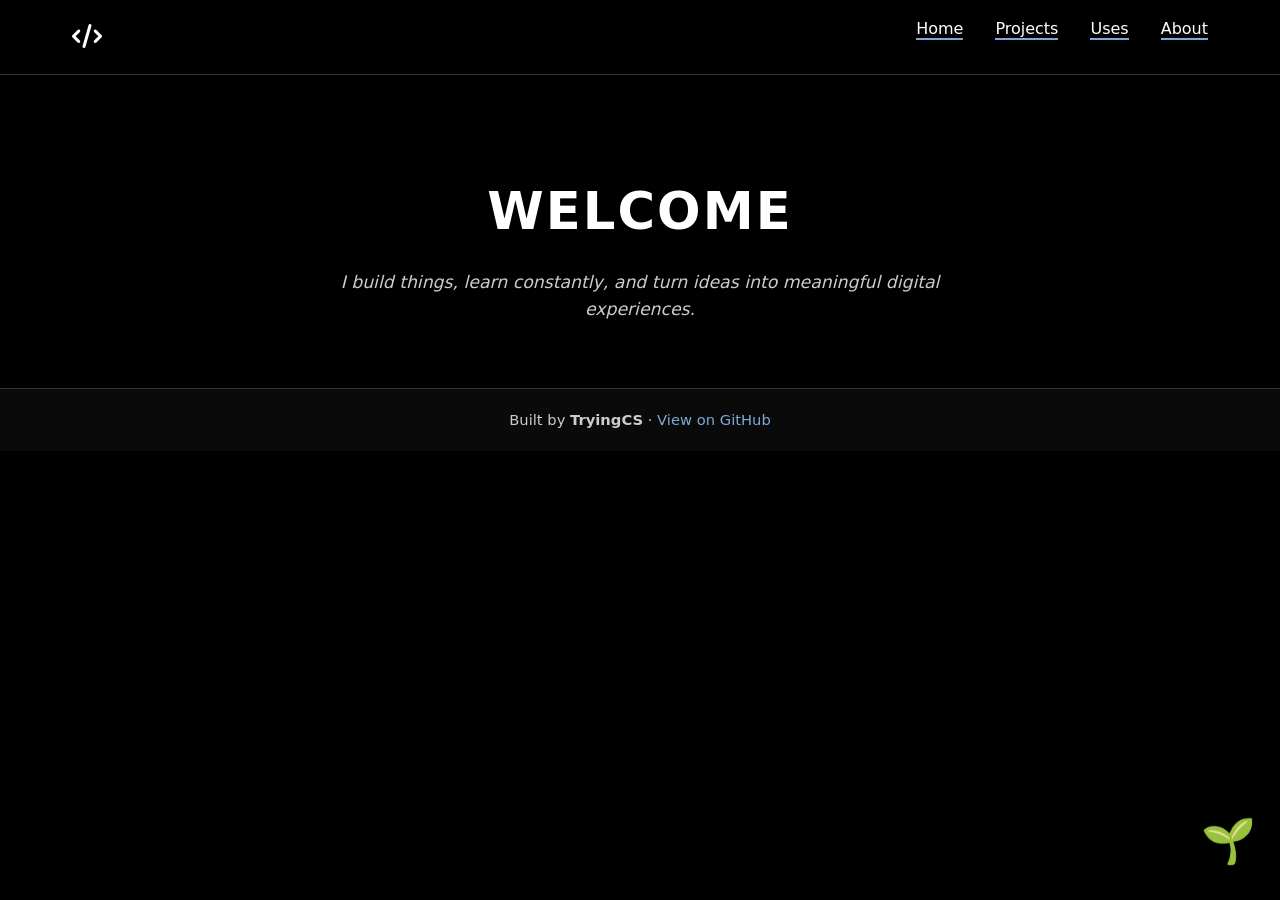
==== commit 35458bf6: "remove  pages I don't want to add stuff to" ====
--- a/index.html
+++ b/index.html
@@ -5,7 +5,7 @@
     <meta name="viewport" content="width=device-width, initial-scale=1.0">
     <title>Kissou's space</title>
     <link rel="stylesheet" href="https://cdnjs.cloudflare.com/ajax/libs/font-awesome/6.5.1/css/all.min.css">
-    <link rel="stylesheet" href="assets/css/style.css">
+    <link rel="stylesheet" href="/assets/css/style.css">
 </head>
 <body>
     <nav class="navbar">
@@ -14,12 +14,11 @@
                 <i class="fa-solid fa-code"></i>
                 <span></span>
             </div>
-            <ul class="nav-menu">
-                <li class="nav-item"><a href="index.html" class="nav-link active">Home</a></li>
-                <li class="nav-item"><a href="projects/index.html" class="nav-link">Projects</a></li>
-                <li class="nav-item"><a href="certificates/index.html" class="nav-link">Certificates</a></li>
-                <li class="nav-item"><a href="blog/index.html" class="nav-link">Blog</a></li>
-                <li class="nav-item"><a href="uses/index.html" class="nav-link">Uses</a></li>
+             <ul class="nav-menu">
+                <li class="nav-item"><a href="/" class="nav-link active">Home</a></li>
+                <li class="nav-item"><a href="/projects/" class="nav-link">Projects</a></li>
+                <li class="nav-item"><a href="/uses/" class="nav-link">Uses</a></li>
+                <li class="nav-item"><a href="/about/" class="nav-link">About</a></li>
 
             </ul>
             <div class="hamburger" aria-label="Toggle menu">
@@ -44,11 +43,11 @@
         </p>
     </footer>
 
-    <img id="watering-can" src="assets/watering-can.png" alt="">
+    <img id="watering-can" src="/assets/watering-can.png" alt="">
     <div id="plant-wrap" title="Water the plant"><span id="plant">🌱</span></div>
     <div id="water-popup"></div>
 
-    <script src="assets/js/plant.js"></script>
-    <script src="assets/js/navbar.js"></script>
+    <script src="/assets/js/plant.js"></script>
+    <script src="/assets/js/navbar.js"></script>
 </body>
 </html>
--- a/assets/css/style.css
+++ b/assets/css/style.css
@@ -4,8 +4,8 @@
     --text-sub: #cccccc;
     --card-bg: #111111;
     --navbar-border: #333333;
-    --accent: #4da6ff; /* Blue for links/accents */
-    --shadow: rgba(255, 255, 255, 0.05);
+    --accent: #7ca9d6; /* Blue for links/accents */
+    --shadow: rgba(202, 50, 50, 0.05);
 }
 
 /* Base Reset */
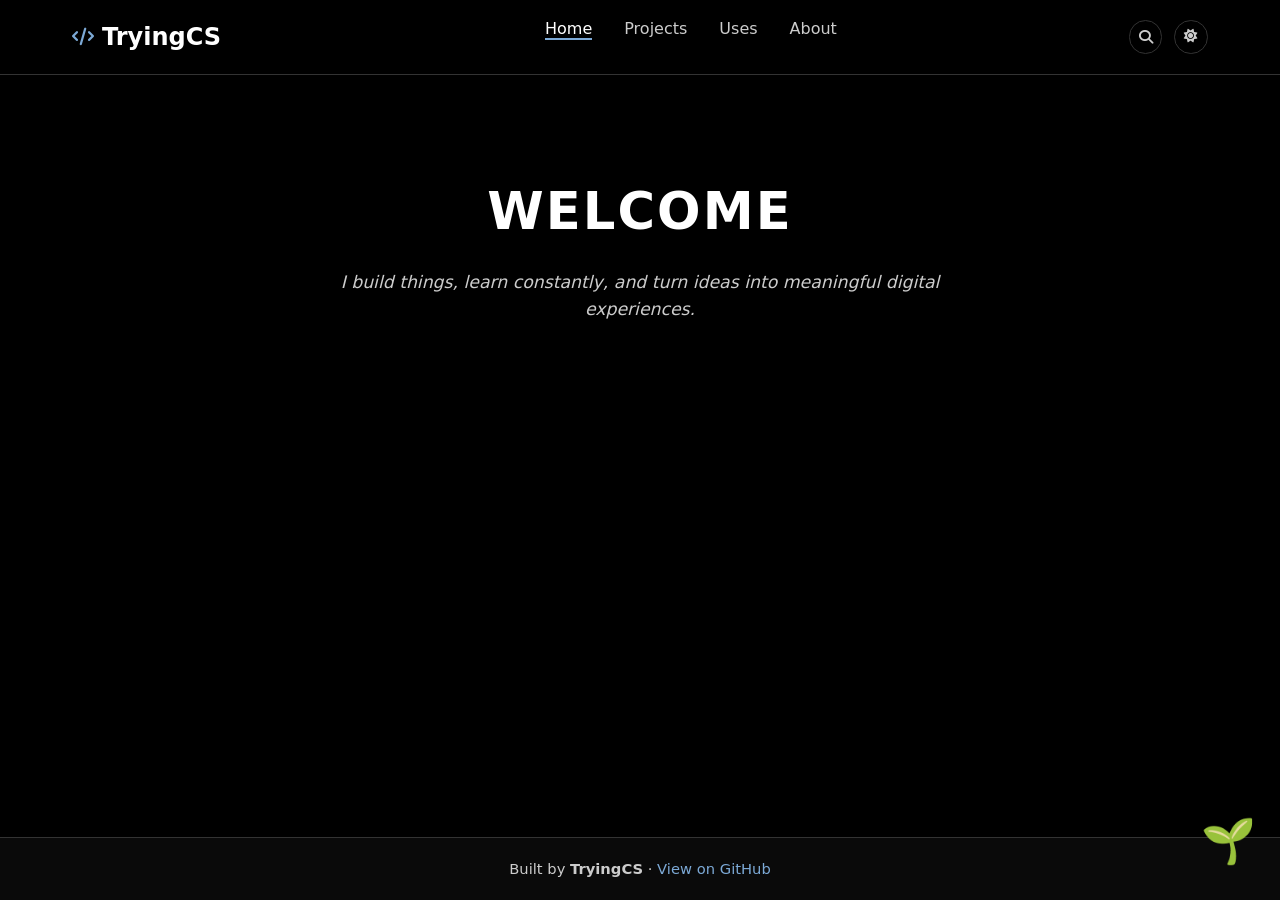
==== commit c1f778c5: "feat: add light theme toggle, navbar search, and consistent nav/footer Replace the mobile-only float" ====
--- a/index.html
+++ b/index.html
@@ -6,25 +6,38 @@
     <title>Kissou's space</title>
     <link rel="stylesheet" href="https://cdnjs.cloudflare.com/ajax/libs/font-awesome/6.5.1/css/all.min.css">
     <link rel="stylesheet" href="/assets/css/style.css">
+    <script>
+        // Apply a saved theme before paint so switching never flashes.
+        try { if (localStorage.getItem('theme') === 'light') document.documentElement.dataset.theme = 'light'; } catch (e) {}
+    </script>
 </head>
 <body>
     <nav class="navbar">
         <div class="nav-container">
-            <div class="nav-logo">
-                <i class="fa-solid fa-code"></i>
-                <span></span>
-            </div>
+            <a class="nav-logo" href="/">
+                <i class="fa-solid fa-code" aria-hidden="true"></i>
+                <span>TryingCS</span>
+            </a>
              <ul class="nav-menu">
-                <li class="nav-item"><a href="/" class="nav-link active">Home</a></li>
+                <li class="nav-item"><a href="/" class="nav-link active" aria-current="page">Home</a></li>
                 <li class="nav-item"><a href="/projects/" class="nav-link">Projects</a></li>
                 <li class="nav-item"><a href="/uses/" class="nav-link">Uses</a></li>
                 <li class="nav-item"><a href="/about/" class="nav-link">About</a></li>
 
             </ul>
-            <div class="hamburger" aria-label="Toggle menu">
-                <span></span>
-                <span></span>
-                <span></span>
+            <div class="nav-actions">
+                <button type="button" class="nav-icon-btn" data-palette-open aria-label="Search pages" title="Search pages (Ctrl K)">
+                    <i class="fa-solid fa-magnifying-glass"></i>
+                </button>
+                <button type="button" class="theme-toggle" aria-label="Switch to light mode" aria-pressed="false" title="Switch to light mode">
+                    <i class="fa-solid fa-sun theme-icon theme-icon-sun" aria-hidden="true"></i>
+                    <i class="fa-solid fa-moon theme-icon theme-icon-moon" aria-hidden="true"></i>
+                </button>
+                <div class="hamburger" aria-label="Toggle menu">
+                    <span></span>
+                    <span></span>
+                    <span></span>
+                </div>
             </div>
         </div>
     </nav>
@@ -49,5 +62,7 @@
 
     <script src="/assets/js/plant.js"></script>
     <script src="/assets/js/navbar.js"></script>
+    <script src="/assets/js/theme.js"></script>
+<script src="/assets/js/palette.js"></script>
 </body>
 </html>
--- a/assets/css/style.css
+++ b/assets/css/style.css
@@ -5,7 +5,40 @@
     --card-bg: #111111;
     --navbar-border: #333333;
     --accent: #7ca9d6; /* Blue for links/accents */
+    --accent-hover: #80c1ff;
+    --accent-contrast: #000000;
     --shadow: rgba(202, 50, 50, 0.05);
+    --card-hover-shadow: rgba(255, 255, 255, 0.08);
+    --popup-shadow: rgba(255, 255, 255, 0.06);
+    --footer-bg: #0a0a0a;
+    --tag-bg: #222222;
+    --tag-border: #444444;
+    --overlay: rgba(0, 0, 0, 0.5);
+    --hover-tint: rgba(124, 169, 214, 0.14);
+    --can-glow: rgba(255, 255, 255, 0.8);
+    color-scheme: dark;
+}
+
+/* Light theme — only applied when the toggle (or a saved choice) sets data-theme */
+html[data-theme="light"] {
+    --bg-main: #f8f7f4;
+    --text-main: #14161a;
+    --text-sub: #5a6068;
+    --card-bg: #ffffff;
+    --navbar-border: #e3e0d8;
+    --accent: #2f6ea8;
+    --accent-hover: #20507d;
+    --accent-contrast: #ffffff;
+    --shadow: rgba(23, 32, 53, 0.06);
+    --card-hover-shadow: rgba(23, 32, 53, 0.12);
+    --popup-shadow: rgba(23, 32, 53, 0.12);
+    --footer-bg: #f1efe9;
+    --tag-bg: #eeece5;
+    --tag-border: #dcd8ce;
+    --overlay: rgba(24, 26, 30, 0.35);
+    --hover-tint: rgba(47, 110, 168, 0.1);
+    --can-glow: rgba(0, 0, 0, 0.25);
+    color-scheme: light;
 }
 
 /* Base Reset */
@@ -16,7 +49,15 @@
     color: var(--text-main);
     font-family: system-ui, -apple-system, "Segoe UI", Roboto, sans-serif;
     line-height: 1.6;
-}
+    transition: background-color 0.3s ease, color 0.3s ease;
+    /* Keep the footer at the bottom even when the page is only a few lines tall */
+    min-height: 100vh;
+    min-height: 100dvh;
+    display: flex;
+    flex-direction: column;
+}
+
+main { flex: 1 0 auto; }
 
 /* Typography & Links */
 h1, h2, h3, h4 { color: var(--text-main); margin: 2rem 0 1rem; }
@@ -24,7 +65,7 @@
 ul { padding-left: 2rem; }
 
 a { color: var(--accent); text-decoration: none; transition: color 0.2s ease; }
-a:hover { color: #80c1ff; text-decoration: underline; }
+a:hover { color: var(--accent-hover); text-decoration: underline; }
 
 /* Navbar */
 .navbar {
@@ -34,6 +75,7 @@
     position: sticky;
     top: 0;
     z-index: 100;
+    transition: background-color 0.3s ease, border-color 0.3s ease;
 }
 
 .nav-container {
@@ -45,7 +87,64 @@
     align-items: center;
 }
 
-.nav-logo { font-size: 1.5rem; color: var(--text-main); }
+.nav-logo {
+    display: inline-flex;
+    align-items: center;
+    gap: 0.5rem;
+    font-size: 1.5rem;
+    font-weight: 700;
+    color: var(--text-main);
+    text-decoration: none;
+    white-space: nowrap;
+}
+.nav-logo i { font-size: 1.1rem; color: var(--accent); }
+.nav-logo:hover { color: var(--accent); text-decoration: none; }
+.nav-logo:focus-visible { outline: 2px solid var(--accent); outline-offset: 4px; border-radius: 4px; }
+
+.nav-actions { display: flex; align-items: center; gap: 0.75rem; }
+
+/* Search + theme buttons */
+.nav-icon-btn,
+.theme-toggle {
+    position: relative;
+    display: inline-flex;
+    align-items: center;
+    justify-content: center;
+    width: 2.1rem;
+    height: 2.1rem;
+    padding: 0;
+    border-radius: 50%;
+    border: 1px solid var(--navbar-border);
+    background: transparent;
+    color: var(--text-sub);
+    cursor: pointer;
+    transition: color 0.2s ease, border-color 0.2s ease, background-color 0.2s ease, transform 0.15s ease;
+}
+
+.nav-icon-btn:hover,
+.theme-toggle:hover {
+    color: var(--text-main);
+    border-color: var(--accent);
+    background: var(--hover-tint);
+}
+
+.nav-icon-btn:active,
+.theme-toggle:active { transform: scale(0.94); }
+
+.nav-icon-btn:focus-visible,
+.theme-toggle:focus-visible { outline: 2px solid var(--accent); outline-offset: 2px; }
+
+.nav-icon-btn i { font-size: 0.88rem; }
+
+.theme-toggle i {
+    position: absolute;
+    font-size: 0.85rem;
+    transition: opacity 0.25s ease, transform 0.4s cubic-bezier(0.4, 0, 0.2, 1);
+}
+.theme-icon-sun { opacity: 1; transform: rotate(0) scale(1); }
+.theme-icon-moon { opacity: 0; transform: rotate(-70deg) scale(0.5); }
+html[data-theme="light"] .theme-icon-sun { opacity: 0; transform: rotate(70deg) scale(0.5); }
+html[data-theme="light"] .theme-icon-moon { opacity: 1; transform: rotate(0) scale(1); }
 .nav-menu { display: flex; list-style: none; gap: 2rem; }
 .nav-link { color: var(--text-sub); font-weight: 500; }
 .nav-link:hover { color: var(--text-main); text-decoration: none; }
@@ -76,17 +175,6 @@
     font-style: italic;
 }
 
-.featured-section { margin-bottom: 4rem; }
-.featured-section h2 {
-    font-size: clamp(1.8rem, 3vw, 2.4rem);
-    font-weight: 700;
-    margin-bottom: 2rem;
-    text-align: center;
-    color: var(--text-main);
-    letter-spacing: 0.08em;
-    text-transform: uppercase;
-}
-
 .grid {
     display: grid;
     grid-template-columns: repeat(auto-fit, minmax(280px, 1fr));
@@ -101,14 +189,14 @@
     border-radius: 0.9rem;
     border: 1px solid var(--navbar-border);
     box-shadow: 0 6px 18px var(--shadow);
-    transition: transform 0.2s ease, box-shadow 0.2s ease, border-color 0.2s ease;
+    transition: transform 0.2s ease, box-shadow 0.2s ease, border-color 0.2s ease, background-color 0.3s ease;
     text-align: left;
     position: relative;
 }
 
 .card:hover {
     transform: translateY(-4px);
-    box-shadow: 0 10px 24px rgba(255, 255, 255, 0.08);
+    box-shadow: 0 10px 24px var(--card-hover-shadow);
     border-color: var(--accent);
 }
 
@@ -129,7 +217,7 @@
 
 .tags { margin-top: 1.25rem; display: flex; gap: 0.5rem; flex-wrap: wrap; }
 .tag {
-    background: #222222;
+    background: var(--tag-bg);
     color: var(--text-sub);
     padding: 0.35rem 0.7rem;
     border-radius: 999px;
@@ -137,22 +225,15 @@
     font-weight: 600;
     letter-spacing: 0.04em;
     text-transform: uppercase;
-    border: 1px solid #444444;
-}
-
-.page-section {
-    background: var(--card-bg);
-    border: 1px solid var(--navbar-border);
-    border-radius: 0.9rem;
-    padding: 2rem;
-    text-align: center;
+    border: 1px solid var(--tag-border);
+    transition: background-color 0.3s ease, border-color 0.3s ease, color 0.3s ease;
 }
 
 .cta-button {
     display: inline-block;
     padding: 0.8rem 1.8rem;
     background: var(--accent);
-    color: #000000;
+    color: var(--accent-contrast);
     text-decoration: none;
     border-radius: 0.5rem;
     font-weight: 700;
@@ -162,7 +243,7 @@
     transition: background-color 0.2s ease, transform 0.2s ease;
 }
 
-.cta-button:hover { background: #80c1ff; transform: translateY(-1px); }
+.cta-button:hover { background: var(--accent-hover); transform: translateY(-1px); }
 
 /* --- PLANT EASTER EGG --- */
 #plant-wrap {
@@ -193,7 +274,7 @@
     transform: translateY(6px);
     transition: opacity 0.25s, transform 0.25s;
     color: var(--text-main);
-    box-shadow: 0 8px 20px rgba(255,255,255,0.06);
+    box-shadow: 0 8px 20px var(--popup-shadow);
 }
 
 #water-popup.show { opacity: 1; transform: translateY(0); }
@@ -210,7 +291,7 @@
     transform-origin: 50% 85%;
     transition: opacity 0.3s ease, transform 0.35s ease;
     /* Add a subtle white glow so the watering can doesn't disappear into the black background */
-    filter: drop-shadow(0 0 3px rgba(255, 255, 255, 0.8)); 
+    filter: drop-shadow(0 0 3px var(--can-glow)); 
 }
 
 body.watering #watering-can {
@@ -233,17 +314,37 @@
 /* --- FOOTER --- */
 .site-footer {
     border-top: 1px solid var(--navbar-border);
-    background: #0a0a0a;
+    background: var(--footer-bg);
     padding: 1.2rem 1rem;
     text-align: center;
     margin-top: 4rem;
+    transition: background-color 0.3s ease, border-color 0.3s ease;
 }
 .site-footer p { color: var(--text-sub); font-size: 0.92rem; margin: 0; }
 .site-footer a { color: var(--accent); text-decoration: none; }
 .site-footer a:hover { text-decoration: underline; }
 
+/* --- EXTRA (PALETTE-ONLY) PAGES MIRRORED INTO THE MOBILE MENU --- */
+.nav-more,
+.nav-more-label { display: none; }
+
 /* --- MOBILE RESPONSIVENESS --- */
 @media (max-width: 768px) {
+    .nav-more { display: block; }
+    .nav-more-label {
+        display: block;
+        width: min(240px, 76%);
+        margin: 0 auto;
+        padding-top: 1.25rem;
+        border-top: 1px solid var(--navbar-border);
+        font-size: 0.68rem;
+        font-weight: 600;
+        letter-spacing: 0.16em;
+        text-transform: uppercase;
+        color: var(--text-sub);
+        opacity: 0.85;
+    }
+
     .nav-menu {
         position: fixed;
         left: -100%;
@@ -258,6 +359,9 @@
     }
     .nav-menu.active { left: 0; }
     .hamburger { display: block; }
+    .nav-actions { gap: 0.6rem; }
+    .nav-icon-btn,
+    .theme-toggle { width: 2.25rem; height: 2.25rem; }
     
     #watering-can { width: 80px; right: 4rem; bottom: 4rem; }
     #plant-wrap { font-size: 2rem; right: 1rem; bottom: 1rem; }
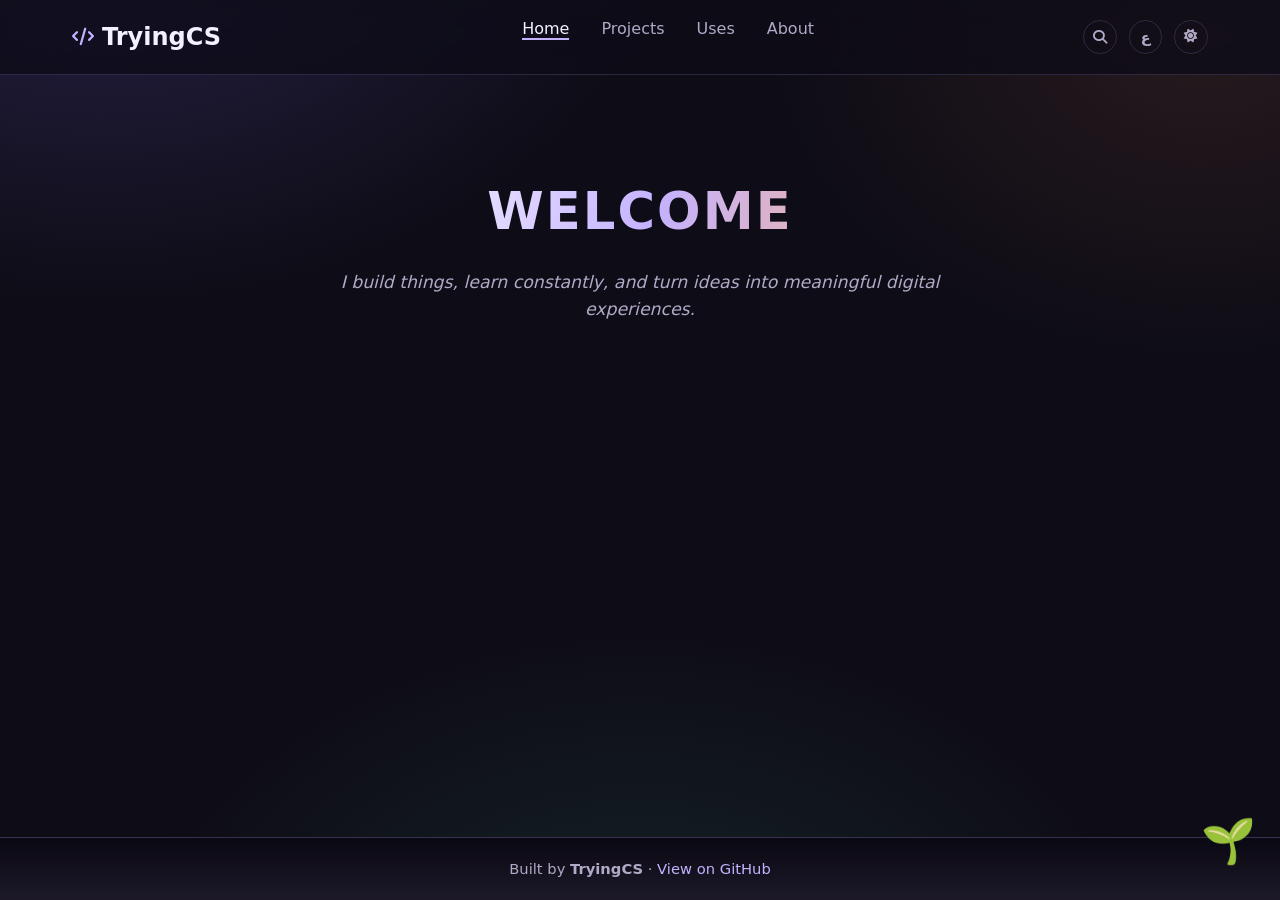
==== commit b5b1c8fa: "colors and stuff" ====
--- a/index.html
+++ b/index.html
@@ -1,11 +1,12 @@
 <!DOCTYPE html>
-<html lang="en">
+<html lang="en" dir="ltr">
 <head>
     <meta charset="UTF-8">
     <meta name="viewport" content="width=device-width, initial-scale=1.0">
-    <title>Kissou's space</title>
+    <title data-i18n="home.title">Kissou's space</title>
     <link rel="stylesheet" href="https://cdnjs.cloudflare.com/ajax/libs/font-awesome/6.5.1/css/all.min.css">
     <link rel="stylesheet" href="/assets/css/style.css">
+    <script src="/assets/js/i18n.js"></script>
     <script>
         // Apply a saved theme before paint so switching never flashes.
         try { if (localStorage.getItem('theme') === 'light') document.documentElement.dataset.theme = 'light'; } catch (e) {}
@@ -19,15 +20,18 @@
                 <span>TryingCS</span>
             </a>
              <ul class="nav-menu">
-                <li class="nav-item"><a href="/" class="nav-link active" aria-current="page">Home</a></li>
-                <li class="nav-item"><a href="/projects/" class="nav-link">Projects</a></li>
-                <li class="nav-item"><a href="/uses/" class="nav-link">Uses</a></li>
-                <li class="nav-item"><a href="/about/" class="nav-link">About</a></li>
+                <li class="nav-item"><a href="/" class="nav-link active" aria-current="page" data-i18n="nav.home">Home</a></li>
+                <li class="nav-item"><a href="/projects/" class="nav-link" data-i18n="nav.projects">Projects</a></li>
+                <li class="nav-item"><a href="/uses/" class="nav-link" data-i18n="nav.uses">Uses</a></li>
+                <li class="nav-item"><a href="/about/" class="nav-link" data-i18n="nav.about">About</a></li>
 
             </ul>
             <div class="nav-actions">
-                <button type="button" class="nav-icon-btn" data-palette-open aria-label="Search pages" title="Search pages (Ctrl K)">
+                <button type="button" class="nav-icon-btn" data-palette-open data-i18n-attr="aria-label:nav.search;title:nav.searchTitle" aria-label="Search pages" title="Search pages (Ctrl K)">
                     <i class="fa-solid fa-magnifying-glass"></i>
+                </button>
+                <button type="button" class="lang-toggle" data-lang-toggle aria-label="Switch to Arabic" title="Switch to Arabic">
+                    <span data-lang-label aria-hidden="true">ع</span>
                 </button>
                 <button type="button" class="theme-toggle" aria-label="Switch to light mode" aria-pressed="false" title="Switch to light mode">
                     <i class="fa-solid fa-sun theme-icon theme-icon-sun" aria-hidden="true"></i>
@@ -44,25 +48,25 @@
 
     <main class="container">
         <section class="hero">
-            <h1>Welcome</h1>
-            <p class="subtitle">I build things, learn constantly, and turn ideas into meaningful digital experiences.</p>
-    
+            <h1 data-i18n="home.heading">Welcome</h1>
+            <p class="subtitle" data-i18n="home.subtitle">I build things, learn constantly, and turn ideas into meaningful digital experiences.</p>
+        </section>
     </main>
 
     <footer class="site-footer">
         <p>
-            Built by <strong>TryingCS</strong> ·
-            <a href="https://github.com/TryingCS/TryingCS.github.io" target="_blank" rel="noreferrer">View on GitHub</a>
+            <span data-i18n="footer.builtBy">Built by</span> <strong>TryingCS</strong> ·
+            <a href="https://github.com/TryingCS/TryingCS.github.io" target="_blank" rel="noreferrer" data-i18n="footer.viewGithub">View on GitHub</a>
         </p>
     </footer>
 
     <img id="watering-can" src="/assets/watering-can.png" alt="">
-    <div id="plant-wrap" title="Water the plant"><span id="plant">🌱</span></div>
+    <div id="plant-wrap" title="Water the plant" data-i18n-attr="title:plant.title"><span id="plant">🌱</span></div>
     <div id="water-popup"></div>
 
     <script src="/assets/js/plant.js"></script>
     <script src="/assets/js/navbar.js"></script>
     <script src="/assets/js/theme.js"></script>
-<script src="/assets/js/palette.js"></script>
+    <script src="/assets/js/palette.js"></script>
 </body>
 </html>
--- a/assets/css/style.css
+++ b/assets/css/style.css
@@ -1,43 +1,59 @@
+/* Night garden: deep violet ink, iris primary, apricot + jade companions. */
 :root {
-    --bg-main: #000000;
-    --text-main: #ffffff;
-    --text-sub: #cccccc;
-    --card-bg: #111111;
-    --navbar-border: #333333;
-    --accent: #7ca9d6; /* Blue for links/accents */
-    --accent-hover: #80c1ff;
-    --accent-contrast: #000000;
-    --shadow: rgba(202, 50, 50, 0.05);
-    --card-hover-shadow: rgba(255, 255, 255, 0.08);
-    --popup-shadow: rgba(255, 255, 255, 0.06);
-    --footer-bg: #0a0a0a;
-    --tag-bg: #222222;
-    --tag-border: #444444;
-    --overlay: rgba(0, 0, 0, 0.5);
-    --hover-tint: rgba(124, 169, 214, 0.14);
-    --can-glow: rgba(255, 255, 255, 0.8);
+    --bg-main: #0e0c16;
+    --text-main: #f3f0ff;
+    --text-sub: #b1a9c7;
+    --card-bg: #161327;
+    --card-sheen: rgba(163, 141, 255, 0.14);
+    --navbar-bg: rgba(14, 12, 22, 0.78);
+    --navbar-border: rgba(178, 160, 255, 0.18);
+    --accent: #c4b2ff;
+    --accent-hover: #e6dfff;
+    --accent-2: #ffb27a;
+    --accent-3: #7fe5c4;
+    --accent-contrast: #120e1e;
+    --shadow: rgba(4, 2, 10, 0.55);
+    --card-hover-shadow: rgba(196, 178, 255, 0.22);
+    --popup-shadow: rgba(4, 2, 10, 0.6);
+    --footer-bg: #0a0812;
+    --tag-bg: rgba(196, 178, 255, 0.07);
+    --tag-border: rgba(196, 178, 255, 0.24);
+    --overlay: rgba(8, 6, 16, 0.66);
+    --hover-tint: rgba(196, 178, 255, 0.12);
+    --glow-a: rgba(139, 116, 255, 0.22);
+    --glow-b: rgba(255, 150, 96, 0.10);
+    --glow-c: rgba(74, 214, 176, 0.12);
+    --can-glow: rgba(196, 178, 255, 0.55);
     color-scheme: dark;
 }
 
-/* Light theme — only applied when the toggle (or a saved choice) sets data-theme */
+/* Light theme — only applied when the toggle (or a saved choice) sets data-theme.
+   Morning garden: lavender paper, iris ink, marigold + jade companions. */
 html[data-theme="light"] {
-    --bg-main: #f8f7f4;
-    --text-main: #14161a;
-    --text-sub: #5a6068;
+    --bg-main: #f6f4fb;
+    --text-main: #1b1830;
+    --text-sub: #57526e;
     --card-bg: #ffffff;
-    --navbar-border: #e3e0d8;
-    --accent: #2f6ea8;
-    --accent-hover: #20507d;
+    --card-sheen: rgba(124, 96, 226, 0.07);
+    --navbar-bg: rgba(246, 244, 251, 0.82);
+    --navbar-border: #e4def4;
+    --accent: #5b3fc4;
+    --accent-hover: #3d2a95;
+    --accent-2: #a45a00;
+    --accent-3: #0d7a63;
     --accent-contrast: #ffffff;
-    --shadow: rgba(23, 32, 53, 0.06);
-    --card-hover-shadow: rgba(23, 32, 53, 0.12);
-    --popup-shadow: rgba(23, 32, 53, 0.12);
-    --footer-bg: #f1efe9;
-    --tag-bg: #eeece5;
-    --tag-border: #dcd8ce;
-    --overlay: rgba(24, 26, 30, 0.35);
-    --hover-tint: rgba(47, 110, 168, 0.1);
-    --can-glow: rgba(0, 0, 0, 0.25);
+    --shadow: rgba(44, 28, 96, 0.07);
+    --card-hover-shadow: rgba(91, 63, 196, 0.18);
+    --popup-shadow: rgba(44, 28, 96, 0.14);
+    --footer-bg: #efeaf9;
+    --tag-bg: #f1ecfd;
+    --tag-border: #ded4f4;
+    --overlay: rgba(24, 18, 44, 0.4);
+    --hover-tint: rgba(91, 63, 196, 0.08);
+    --glow-a: rgba(124, 96, 226, 0.16);
+    --glow-b: rgba(255, 166, 94, 0.22);
+    --glow-c: rgba(48, 190, 156, 0.14);
+    --can-glow: rgba(40, 28, 80, 0.22);
     color-scheme: light;
 }
 
@@ -46,6 +62,12 @@
 
 body {
     background-color: var(--bg-main);
+    /* Three fixed washes keep the base colour breathing on every page. */
+    background-image:
+        radial-gradient(58rem 42rem at 8% -12%, var(--glow-a), transparent 62%),
+        radial-gradient(46rem 34rem at 94% 4%, var(--glow-b), transparent 60%),
+        radial-gradient(52rem 38rem at 50% 112%, var(--glow-c), transparent 64%);
+    background-attachment: fixed;
     color: var(--text-main);
     font-family: system-ui, -apple-system, "Segoe UI", Roboto, sans-serif;
     line-height: 1.6;
@@ -59,17 +81,21 @@
 
 main { flex: 1 0 auto; }
 
+::selection { background: var(--accent); color: var(--accent-contrast); }
+
 /* Typography & Links */
 h1, h2, h3, h4 { color: var(--text-main); margin: 2rem 0 1rem; }
 p, ul, ol { margin-bottom: 1rem; }
-ul { padding-left: 2rem; }
+ul { padding-inline-start: 2rem; }
 
 a { color: var(--accent); text-decoration: none; transition: color 0.2s ease; }
 a:hover { color: var(--accent-hover); text-decoration: underline; }
 
 /* Navbar */
 .navbar {
-    background-color: var(--bg-main);
+    background-color: var(--navbar-bg);
+    -webkit-backdrop-filter: blur(14px) saturate(140%);
+    backdrop-filter: blur(14px) saturate(140%);
     border-bottom: 1px solid var(--navbar-border);
     padding: 1rem 0;
     position: sticky;
@@ -97,15 +123,17 @@
     text-decoration: none;
     white-space: nowrap;
 }
-.nav-logo i { font-size: 1.1rem; color: var(--accent); }
+.nav-logo i { font-size: 1.1rem; color: var(--accent); transition: color 0.2s ease; }
 .nav-logo:hover { color: var(--accent); text-decoration: none; }
+.nav-logo:hover i { color: var(--accent-2); }
 .nav-logo:focus-visible { outline: 2px solid var(--accent); outline-offset: 4px; border-radius: 4px; }
 
 .nav-actions { display: flex; align-items: center; gap: 0.75rem; }
 
 /* Search + theme buttons */
 .nav-icon-btn,
-.theme-toggle {
+.theme-toggle,
+.lang-toggle {
     position: relative;
     display: inline-flex;
     align-items: center;
@@ -122,19 +150,30 @@
 }
 
 .nav-icon-btn:hover,
-.theme-toggle:hover {
+.theme-toggle:hover,
+.lang-toggle:hover {
     color: var(--text-main);
     border-color: var(--accent);
     background: var(--hover-tint);
 }
 
 .nav-icon-btn:active,
-.theme-toggle:active { transform: scale(0.94); }
+.theme-toggle:active,
+.lang-toggle:active { transform: scale(0.94); }
 
 .nav-icon-btn:focus-visible,
-.theme-toggle:focus-visible { outline: 2px solid var(--accent); outline-offset: 2px; }
+.theme-toggle:focus-visible,
+.lang-toggle:focus-visible { outline: 2px solid var(--accent); outline-offset: 2px; }
 
 .nav-icon-btn i { font-size: 0.88rem; }
+
+/* Shows the language you would switch to, so it reads the same in both modes. */
+.lang-toggle {
+    font-family: inherit;
+    font-size: 0.9rem;
+    font-weight: 600;
+    line-height: 1;
+}
 
 .theme-toggle i {
     position: absolute;
@@ -166,6 +205,11 @@
     color: var(--text-main);
     letter-spacing: 0.04em;
     text-transform: uppercase;
+    /* Ink that picks up the iris and apricot hues of the palette. */
+    background-image: linear-gradient(100deg, var(--text-main) 0%, var(--text-main) 16%, var(--accent) 52%, var(--accent-2) 96%);
+    -webkit-background-clip: text;
+    background-clip: text;
+    -webkit-text-fill-color: transparent;
 }
 .subtitle {
     font-size: 1.08rem;
@@ -184,23 +228,29 @@
 }
 
 .card {
-    background: var(--card-bg);
+    background-color: var(--card-bg);
+    background-image: radial-gradient(130% 95% at 100% 0%, var(--card-sheen), transparent 62%);
     padding: 2rem 1.75rem;
     border-radius: 0.9rem;
     border: 1px solid var(--navbar-border);
     box-shadow: 0 6px 18px var(--shadow);
     transition: transform 0.2s ease, box-shadow 0.2s ease, border-color 0.2s ease, background-color 0.3s ease;
-    text-align: left;
+    text-align: start;
     position: relative;
 }
+
+/* Each card in a row keeps its own hue from the trio. */
+.card:nth-child(3n + 1) { --card-hue: var(--accent); }
+.card:nth-child(3n + 2) { --card-hue: var(--accent-2); }
+.card:nth-child(3n + 3) { --card-hue: var(--accent-3); }
 
 .card:hover {
     transform: translateY(-4px);
-    box-shadow: 0 10px 24px var(--card-hover-shadow);
-    border-color: var(--accent);
-}
-
-.card-icon { font-size: 1.8rem; color: var(--accent); margin-bottom: 0.9rem; }
+    border-color: color-mix(in srgb, var(--card-hue, var(--accent)) 55%, var(--navbar-border));
+    box-shadow: 0 12px 26px -10px color-mix(in srgb, var(--card-hue, var(--accent)) 55%, transparent);
+}
+
+.card-icon { font-size: 1.8rem; color: var(--card-hue, var(--accent)); margin-bottom: 0.9rem; transition: color 0.2s ease; }
 
 .card a {
     text-decoration: none;
@@ -212,13 +262,18 @@
     transition: color 0.2s;
 }
 
-.card a:hover { color: var(--accent); }
+.card a:hover { color: var(--card-hue, var(--accent)); }
 .card p { color: var(--text-sub); margin: 0.5rem 0 0; line-height: 1.55; }
 
 .tags { margin-top: 1.25rem; display: flex; gap: 0.5rem; flex-wrap: wrap; }
+.tag:nth-child(3n + 1) { --tag-hue: var(--accent); }
+.tag:nth-child(3n + 2) { --tag-hue: var(--accent-2); }
+.tag:nth-child(3n + 3) { --tag-hue: var(--accent-3); }
+
 .tag {
     background: var(--tag-bg);
-    color: var(--text-sub);
+    background-color: color-mix(in srgb, var(--tag-hue, var(--accent)) 9%, var(--tag-bg));
+    color: var(--tag-hue, var(--text-sub));
     padding: 0.35rem 0.7rem;
     border-radius: 999px;
     font-size: 0.72rem;
@@ -226,24 +281,26 @@
     letter-spacing: 0.04em;
     text-transform: uppercase;
     border: 1px solid var(--tag-border);
+    border-color: color-mix(in srgb, var(--tag-hue, var(--accent)) 32%, transparent);
     transition: background-color 0.3s ease, border-color 0.3s ease, color 0.3s ease;
 }
 
 .cta-button {
     display: inline-block;
     padding: 0.8rem 1.8rem;
-    background: var(--accent);
+    background-color: var(--accent);
+    background-image: linear-gradient(120deg, var(--accent), var(--accent-3));
     color: var(--accent-contrast);
     text-decoration: none;
     border-radius: 0.5rem;
     font-weight: 700;
     letter-spacing: 0.04em;
     text-transform: uppercase;
-    border: 1px solid var(--accent);
-    transition: background-color 0.2s ease, transform 0.2s ease;
-}
-
-.cta-button:hover { background: var(--accent-hover); transform: translateY(-1px); }
+    border: 1px solid transparent;
+    transition: filter 0.2s ease, transform 0.2s ease;
+}
+
+.cta-button:hover { filter: brightness(1.08); transform: translateY(-1px); }
 
 /* --- PLANT EASTER EGG --- */
 #plant-wrap {
@@ -256,7 +313,10 @@
     user-select: none;
     transition: transform 0.2s;
 }
-#plant-wrap:hover { transform: scale(1.05); }
+#plant-wrap:hover {
+    transform: scale(1.05);
+    filter: drop-shadow(0 6px 14px color-mix(in srgb, var(--accent-3) 45%, transparent));
+}
 #plant-wrap:active { transform: scale(0.97); }
 
 #water-popup {
@@ -266,6 +326,7 @@
     z-index: 10;
     background: var(--card-bg);
     border: 1px solid var(--navbar-border);
+    border-color: color-mix(in srgb, var(--accent-3) 40%, var(--navbar-border));
     border-radius: 0.6rem;
     padding: 0.65rem 0.9rem;
     font-size: 0.82rem;
@@ -314,7 +375,8 @@
 /* --- FOOTER --- */
 .site-footer {
     border-top: 1px solid var(--navbar-border);
-    background: var(--footer-bg);
+    background-color: var(--footer-bg);
+    background-image: linear-gradient(180deg, transparent, color-mix(in srgb, var(--accent) 10%, transparent));
     padding: 1.2rem 1rem;
     text-align: center;
     margin-top: 4rem;
@@ -347,23 +409,71 @@
 
     .nav-menu {
         position: fixed;
-        left: -100%;
+        /* Sits in place and fades in: a box parked off the inline-start side
+           would widen an RTL page and add a horizontal scrollbar. */
+        inset-inline-start: 0;
         top: 70px;
         flex-direction: column;
         background-color: var(--bg-main);
         width: 100%;
         text-align: center;
-        transition: 0.3s;
         padding: 2rem 0;
         border-bottom: 1px solid var(--navbar-border);
+        opacity: 0;
+        visibility: hidden;
+        pointer-events: none;
+        transition: opacity 0.25s ease, visibility 0.25s ease;
     }
-    .nav-menu.active { left: 0; }
+    .nav-menu.active {
+        opacity: 1;
+        visibility: visible;
+        pointer-events: auto;
+    }
     .hamburger { display: block; }
     .nav-actions { gap: 0.6rem; }
+    /* Three round buttons plus the burger need a little more room here. */
+    .nav-container { padding: 0 1rem; }
     .nav-icon-btn,
-    .theme-toggle { width: 2.25rem; height: 2.25rem; }
+    .theme-toggle,
+    .lang-toggle { width: 2.1rem; height: 2.1rem; }
     
     #watering-can { width: 80px; right: 4rem; bottom: 4rem; }
     #plant-wrap { font-size: 2rem; right: 1rem; bottom: 1rem; }
     #water-popup { bottom: 4.5rem; right: 1rem; }
-}+}
+
+/* --- RIGHT-TO-LEFT (Arabic) --- */
+
+/* The navbar keeps one arrangement in every language: the language button must
+   stay under the cursor after a click instead of jumping to the other side.
+   Arabic strings inside still shape correctly; only the bar stays LTR. */
+html[dir="rtl"] .navbar { direction: ltr; }
+
+/* Hold the first paint while a translated page swaps its built-in English
+   strings, so switching pages never flashes English. i18n.js sets and clears
+   this attribute (and has a timeout fallback so it can never stay hidden). */
+html { background-color: var(--bg-main); }
+html[data-i18n-pending] body { visibility: hidden; }
+
+html[dir="rtl"] body {
+    /* Arabic needs a face that shapes it and slightly looser leading. */
+    font-family: "Noto Sans Arabic", "Noto Naskh Arabic", "Segoe UI", Tahoma, system-ui, sans-serif;
+    line-height: 1.8;
+}
+
+/* Arabic has no letter case, and letter-spacing breaks the joins between letters. */
+html[dir="rtl"] .hero h1,
+html[dir="rtl"] .tag,
+html[dir="rtl"] .cta-button,
+html[dir="rtl"] .nav-more-label {
+    letter-spacing: normal;
+    text-transform: none;
+}
+
+/* Mirror the headline wash so it still runs from ink into colour. */
+html[dir="rtl"] .hero h1 {
+    background-image: linear-gradient(260deg, var(--text-main) 0%, var(--text-main) 16%, var(--accent) 52%, var(--accent-2) 96%);
+}
+
+html[dir="rtl"] .subtitle { font-style: normal; }
+html[dir="rtl"] .tag { font-size: 0.78rem; }
